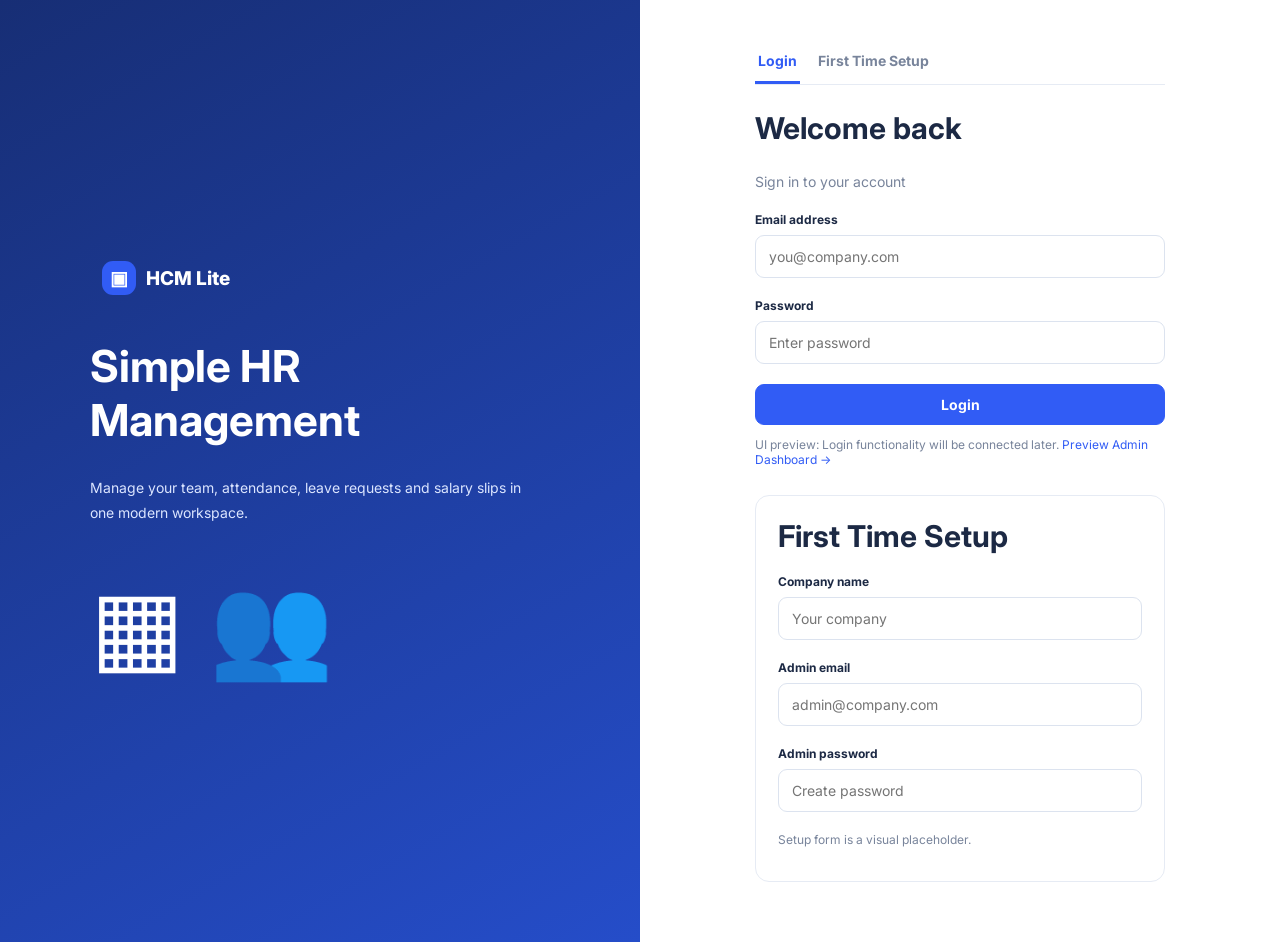
==== index.html @ 559df8b8 "ui-complete" ====
<!doctype html>
<html lang="en">

<head>
    <meta charset="UTF-8">
    <meta name="viewport" content="width=device-width,initial-scale=1">
    <title>Login | HCM Lite</title>
    <link rel="stylesheet" href="css/style.css">
</head>

<body>
    <main class="login-page">
        <section class="login-art">
            <div class="brand"><span class="brand-icon">▣</span> HCM Lite</div>
            <h1>Simple HR Management</h1>
            <p>Manage your team, attendance, leave requests and salary slips in one modern workspace.</p>
            <div class="login-illustration" aria-hidden="true">▦ 👥</div>
        </section>
        <section class="login-panel">
            <div class="login-box">
                <div class="tabs"><a class="active" href="#login">Login</a><a href="#setup">First Time Setup</a></div>
                <h2 id="login">Welcome back</h2>
                <p class="muted">Sign in to your account</p>
                <form onsubmit="return false">
                    <div class="field"><label for="email">Email address</label><input id="email" type="email"
                            placeholder="you@company.com" required></div>
                    <div class="field"><label for="password">Password</label><input id="password" type="password"
                            placeholder="Enter password" required></div><button class="btn" type="submit">Login</button>
                </form>
                <p class="hint">UI preview: Login functionality will be connected later. <a href="pages/admin.html"
                        style="color:#315cf5">Preview Admin Dashboard →</a></p>
                <div class="card" id="setup" style="margin-top:28px">
                    <h2>First Time Setup</h2>
                    <div class="field"><label for="company">Company name</label><input id="company"
                            placeholder="Your company"></div>
                    <div class="field"><label for="admin-email">Admin email</label><input id="admin-email" type="email"
                            placeholder="admin@company.com"></div>
                    <div class="field"><label for="admin-pass">Admin password</label><input id="admin-pass"
                            type="password" placeholder="Create password"></div>
                    <p class="hint">Setup form is a visual placeholder.</p>
                </div>
            </div>
        </section>
    </main>
</body>

</html>
---- css/style.css ----
@import url('https://fonts.googleapis.com/css2?family=Inter:wght@400;500;600;700;800&display=swap');

:root {
    --navy: #101f45;
    --blue: #315cf5;
    --bg: #f3f6fc;
    --text: #1c2944;
    --muted: #78849b;
    --line: #e6ebf4;
    --green: #139e73;
    --red: #e34b66;
    --orange: #dc8a16
}

* {
    box-sizing: border-box
}

body {
    margin: 0;
    background: var(--bg);
    color: var(--text);
    font-family: Inter, Arial, sans-serif;
    font-size: 14px
}

button,
input,
select,
textarea {
    font: inherit
}

button {
    cursor: pointer
}

a {
    text-decoration: none;
    color: inherit
}

.app {
    display: flex;
    min-height: 100vh
}

.sidebar {
    width: 244px;
    flex: none;
    background: var(--navy);
    color: #c6d2ed;
    padding: 24px 14px;
    display: flex;
    flex-direction: column;
    position: sticky;
    top: 0;
    height: 100vh
}

.brand {
    display: flex;
    gap: 10px;
    align-items: center;
    color: #fff;
    font-weight: 800;
    font-size: 19px;
    padding: 5px 12px 30px
}

.brand-icon {
    display: grid;
    place-items: center;
    background: #315cf5;
    border-radius: 11px;
    width: 34px;
    height: 34px
}

.nav {
    display: grid;
    gap: 7px
}

.nav a {
    padding: 13px 15px;
    border-radius: 9px;
    display: flex;
    gap: 12px;
    align-items: center;
    font-weight: 600
}

.nav a:hover,
.nav a.active {
    background: var(--blue);
    color: white
}

.sidebar-foot {
    margin-top: auto;
    padding: 15px 12px;
    border-top: 1px solid #334164
}

.sidebar-foot small {
    display: block;
    margin-top: 5px;
    color: #99a9ce
}

.main {
    min-width: 0;
    flex: 1
}

.topbar {
    height: 74px;
    background: #fff;
    border-bottom: 1px solid var(--line);
    display: flex;
    align-items: center;
    gap: 20px;
    padding: 0 32px
}

.search {
    background: #f5f7fc;
    border: 1px solid var(--line);
    padding: 11px 14px;
    border-radius: 9px;
    min-width: 240px;
    max-width: 380px;
    width: 100%
}

.top-right {
    margin-left: auto;
    display: flex;
    align-items: center;
    gap: 12px
}

.avatar {
    width: 34px;
    height: 34px;
    border-radius: 50%;
    background: #dfe7ff;
    color: #2449bd;
    display: grid;
    place-items: center;
    font-weight: 800
}

.content {
    padding: 30px 32px;
    max-width: 1600px;
    margin: auto
}

.heading {
    display: flex;
    align-items: center;
    justify-content: space-between;
    gap: 14px;
    margin-bottom: 25px
}

.heading h1 {
    font-size: 26px;
    margin: 0 0 7px
}

.muted {
    color: var(--muted);
    margin: 0;
    line-height: 1.55
}

.btn {
    background: var(--blue);
    color: white;
    border: 1px solid var(--blue);
    border-radius: 9px;
    padding: 11px 17px;
    font-weight: 700;
    display: inline-flex;
    align-items: center;
    justify-content: center;
    gap: 7px
}

.btn:hover {
    filter: brightness(.95)
}

.btn.outline {
    background: white;
    color: var(--blue)
}

.btn.danger {
    background: #fce7eb;
    border-color: #fce7eb;
    color: #d53d5a
}

.btn.success {
    background: #def6eb;
    border-color: #def6eb;
    color: #0b9067
}

.btn.small {
    padding: 7px 10px;
    font-size: 12px
}

.stats {
    display: grid;
    grid-template-columns: repeat(4, minmax(0, 1fr));
    gap: 18px;
    margin-bottom: 20px
}

.stat {
    background: white;
    border: 1px solid var(--line);
    border-radius: 14px;
    padding: 22px;
    display: flex;
    justify-content: space-between;
    gap: 10px;
    align-items: center
}

.stat strong {
    font-size: 29px;
    display: block;
    margin: 9px 0 4px
}

.stat-icon {
    font-size: 24px;
    background: #edf2ff;
    padding: 12px;
    border-radius: 12px
}

.grid-two {
    display: grid;
    grid-template-columns: 1.4fr 1fr;
    gap: 20px
}

.card {
    background: white;
    border: 1px solid var(--line);
    border-radius: 14px;
    padding: 22px;
    margin-bottom: 20px;
    min-width: 0
}

.card h2 {
    font-size: 17px;
    margin: 0 0 18px
}

.card h3 {
    font-size: 14px
}

.table-wrap {
    width: 100%;
    overflow-x: auto
}

table {
    border-collapse: collapse;
    width: 100%;
    text-align: left;
    min-width: 650px
}

th,
td {
    padding: 15px 12px;
    border-bottom: 1px solid var(--line);
    white-space: nowrap
}

th {
    font-size: 12px;
    color: var(--muted);
    background: #f8faff
}

tr:last-child td {
    border-bottom: 0
}

.pill {
    display: inline-block;
    border-radius: 99px;
    padding: 6px 10px;
    font-size: 11px;
    font-weight: 700;
    background: #e0f6ec;
    color: #14825c
}

.pill.pending {
    background: #fff2d9;
    color: #a46a00
}

.pill.rejected {
    background: #ffe6eb;
    color: #c33755
}

.filters {
    display: flex;
    gap: 12px;
    flex-wrap: wrap;
    margin-bottom: 20px
}

.field {
    display: grid;
    gap: 8px;
    min-width: 0
}

.field label {
    font-size: 12px;
    font-weight: 700
}

.field input,
.field select,
.field textarea,
.filters input,
.filters select {
    width: 100%;
    border: 1px solid #dce3ef;
    border-radius: 9px;
    padding: 12px 13px;
    background: white;
    color: var(--text);
    min-width: 0
}

.form-grid {
    display: grid;
    grid-template-columns: repeat(2, minmax(0, 1fr));
    gap: 18px
}

.field.full {
    grid-column: 1/-1
}

.actions {
    display: flex;
    gap: 10px;
    flex-wrap: wrap;
    margin-top: 22px
}

.chat {
    display: flex;
    gap: 10px
}

.chat input {
    flex: 1;
    min-width: 0;
    padding: 12px;
    border: 1px solid var(--line);
    border-radius: 9px
}

.chart-placeholder {
    height: 205px;
    display: grid;
    place-items: center;
    background: repeating-linear-gradient(to top, #fff, #fff 39px, #f0f3f9 40px);
    border-radius: 10px
}

.bars {
    height: 155px;
    display: flex;
    align-items: end;
    gap: 14px;
    width: 85%
}

.bars span {
    flex: 1;
    background: linear-gradient(#6382ff, #315cf5);
    border-radius: 7px 7px 0 0
}

.quick-links {
    display: grid;
    gap: 11px
}

.quick-links a {
    background: #f1f5ff;
    color: #2b53cc;
    padding: 14px;
    border-radius: 9px;
    font-weight: 700
}

.menu-toggle,
.mobile-overlay {
    display: none
}

.login-page {
    min-height: 100vh;
    display: grid;
    grid-template-columns: 1fr 1fr;
    background: white
}

.login-art {
    background: linear-gradient(150deg, #172e75, #254dc9);
    color: white;
    padding: 9vw 7vw;
    display: flex;
    flex-direction: column;
    justify-content: center
}

.login-art h1 {
    font-size: 44px;
    margin: 14px 0
}

.login-art p {
    line-height: 1.8;
    max-width: 450px;
    color: #dbe5ff
}

.login-illustration {
    font-size: 100px;
    margin-top: 25px
}

.login-panel {
    display: grid;
    place-items: center;
    padding: 40px
}

.login-box {
    width: 100%;
    max-width: 410px
}

.login-box h2 {
    font-size: 30px
}

.login-box .field {
    margin: 20px 0
}

.login-box .btn {
    width: 100%
}

.tabs {
    display: flex;
    gap: 15px;
    border-bottom: 1px solid var(--line);
    margin-bottom: 20px
}

.tabs a {
    padding: 12px 3px;
    color: var(--muted);
    font-weight: 700
}

.tabs a.active {
    border-bottom: 3px solid var(--blue);
    color: var(--blue)
}

.payslip {
    background: white;
    border: 1px solid var(--line);
    padding: 28px;
    border-radius: 14px
}

.slip-top {
    display: flex;
    justify-content: space-between;
    gap: 15px;
    border-bottom: 1px solid var(--line);
    padding-bottom: 20px
}

.slip-cols {
    display: grid;
    grid-template-columns: 1fr 1fr;
    gap: 30px;
    margin-top: 20px
}

.total {
    background: #ecf2ff;
    color: #183c9e;
    padding: 15px;
    border-radius: 9px;
    display: flex;
    justify-content: space-between;
    font-weight: 800
}

.hint {
    font-size: 12px;
    color: var(--muted);
    margin-top: 12px
}

.toast {
    background: #eef3ff;
    color: #2d4eaa;
    border-radius: 10px;
    padding: 12px 14px;
    margin-bottom: 20px
}

.sr-only {
    position: absolute;
    width: 1px;
    height: 1px;
    overflow: hidden;
    clip: rect(0, 0, 0, 0)
}

@media(max-width:1100px) {
    .stats {
        grid-template-columns: repeat(2, minmax(0, 1fr))
    }

    .grid-two {
        grid-template-columns: 1fr
    }

    .content {
        padding: 24px
    }

    .topbar {
        padding: 0 24px
    }
}

@media(max-width:760px) {
    .sidebar {
        position: fixed;
        z-index: 30;
        transform: translateX(-100%);
        transition: transform .25s;
        width: 260px
    }

    .sidebar.open {
        transform: translateX(0)
    }

    .mobile-overlay.show {
        display: block;
        position: fixed;
        inset: 0;
        background: #0713309c;
        z-index: 20
    }

    .menu-toggle {
        display: inline-flex;
        background: none;
        border: 0;
        font-size: 23px;
        color: var(--navy)
    }

    .topbar {
        height: 65px;
        padding: 0 16px
    }

    .topbar .search {
        display: none
    }

    .content {
        padding: 20px 15px
    }

    .heading {
        align-items: flex-start;
        flex-direction: column
    }

    .heading h1 {
        font-size: 23px
    }

    .login-page {
        grid-template-columns: 1fr
    }

    .login-art {
        padding: 30px 24px
    }

    .login-art h1 {
        font-size: 28px
    }

    .login-illustration {
        display: none
    }

    .login-panel {
        padding: 32px 20px
    }

    .slip-cols {
        grid-template-columns: 1fr
    }

    .slip-top {
        flex-direction: column
    }
}

@media(max-width:480px) {
    .stats {
        grid-template-columns: 1fr 1fr;
        gap: 10px
    }

    .stat {
        padding: 13px;
        align-items: flex-start
    }

    .stat strong {
        font-size: 23px
    }

    .stat-icon {
        font-size: 18px;
        padding: 7px
    }

    .card {
        padding: 15px
    }

    .form-grid {
        grid-template-columns: 1fr
    }

    .filters>* {
        flex: 1 1 100%
    }

    .top-right span {
        display: none
    }

    .chat {
        flex-direction: column
    }

    .slip-top h2 {
        font-size: 18px
    }

    .payslip {
        padding: 15px
    }
}

@media print {

    .sidebar,
    .topbar,
    .heading .btn,
    .actions,
    .toast {
        display: none !important
    }

    .main,
    .content {
        padding: 0 !important
    }

    .payslip {
        border: 0
    }

    .app {
        display: block
    }

    body {
        background: white
    }
}
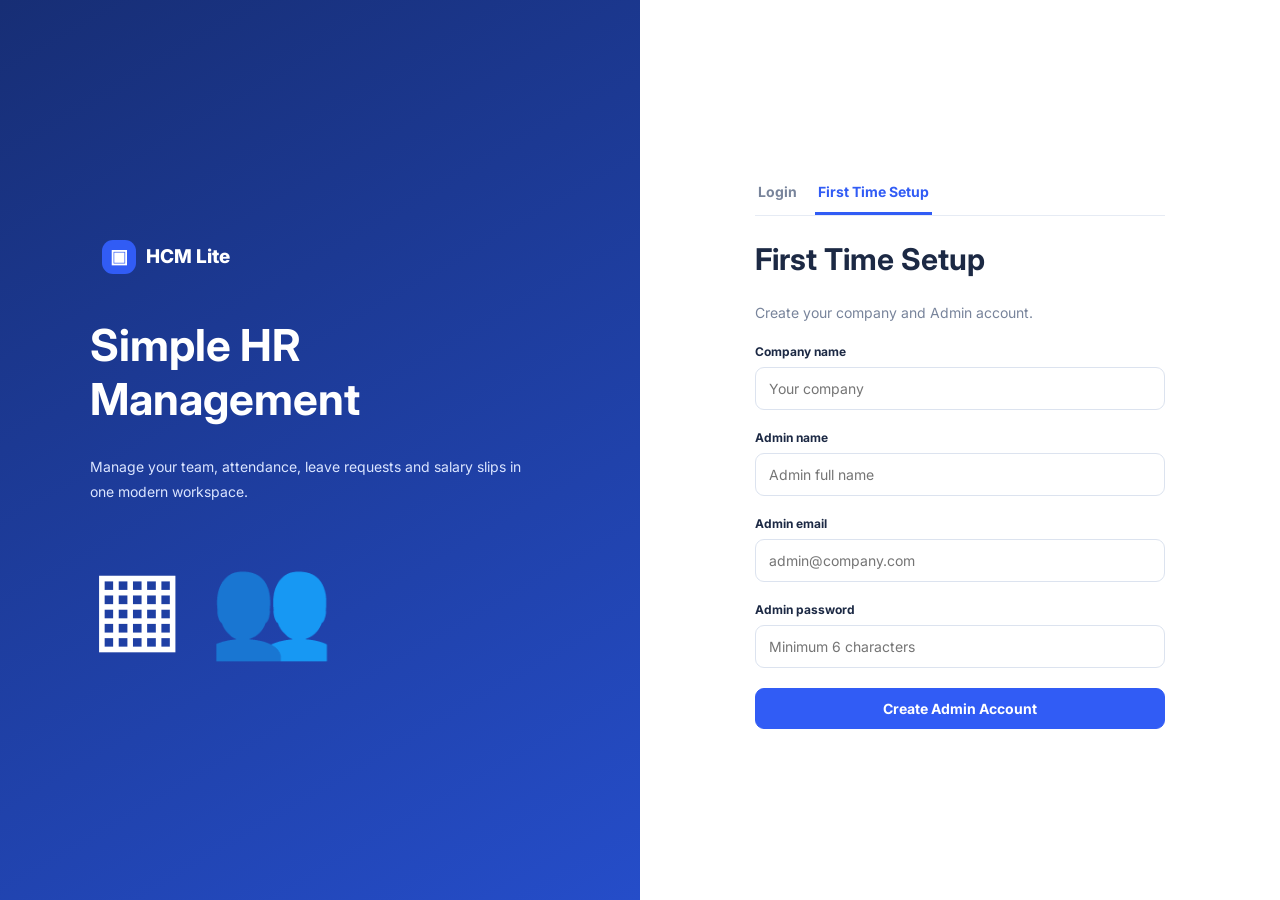
==== commit 9ac8ea77: "complete" ====
--- a/index.html
+++ b/index.html
@@ -1,47 +1,166 @@
+
 <!doctype html>
 <html lang="en">
 
 <head>
     <meta charset="UTF-8">
-    <meta name="viewport" content="width=device-width,initial-scale=1">
+    <meta name="viewport" content="width=device-width, initial-scale=1">
     <title>Login | HCM Lite</title>
     <link rel="stylesheet" href="css/style.css">
 </head>
 
 <body>
     <main class="login-page">
+
         <section class="login-art">
-            <div class="brand"><span class="brand-icon">▣</span> HCM Lite</div>
+            <div class="brand">
+                <span class="brand-icon">▣</span> HCM Lite
+            </div>
+
             <h1>Simple HR Management</h1>
-            <p>Manage your team, attendance, leave requests and salary slips in one modern workspace.</p>
-            <div class="login-illustration" aria-hidden="true">▦ 👥</div>
+
+            <p>
+                Manage your team, attendance, leave requests
+                and salary slips in one modern workspace.
+            </p>
+
+            <div class="login-illustration" aria-hidden="true">
+                ▦ 👥
+            </div>
         </section>
+
         <section class="login-panel">
             <div class="login-box">
-                <div class="tabs"><a class="active" href="#login">Login</a><a href="#setup">First Time Setup</a></div>
-                <h2 id="login">Welcome back</h2>
-                <p class="muted">Sign in to your account</p>
-                <form onsubmit="return false">
-                    <div class="field"><label for="email">Email address</label><input id="email" type="email"
-                            placeholder="you@company.com" required></div>
-                    <div class="field"><label for="password">Password</label><input id="password" type="password"
-                            placeholder="Enter password" required></div><button class="btn" type="submit">Login</button>
-                </form>
-                <p class="hint">UI preview: Login functionality will be connected later. <a href="pages/admin.html"
-                        style="color:#315cf5">Preview Admin Dashboard →</a></p>
-                <div class="card" id="setup" style="margin-top:28px">
+
+                <!-- Tabs -->
+                <div class="tabs">
+                    <a href="#login" id="login-tab" class="active">
+                        Login
+                    </a>
+
+                    <a href="#setup" id="setup-tab">
+                        First Time Setup
+                    </a>
+                </div>
+
+                <!-- LOGIN SECTION -->
+                <div id="login-section">
+
+                    <h2>Welcome back</h2>
+                    <p class="muted">Sign in to your account</p>
+
+                    <form id="login-form">
+
+                        <div class="field">
+                            <label for="email">Email address</label>
+
+                            <input
+                                id="email"
+                                type="email"
+                                placeholder="you@company.com"
+                                autocomplete="username"
+                                required
+                            >
+                        </div>
+
+                        <div class="field">
+                            <label for="password">Password</label>
+
+                            <input
+                                id="password"
+                                type="password"
+                                placeholder="Enter password"
+                                autocomplete="current-password"
+                                required
+                            >
+                        </div>
+
+                        <p id="login-error" class="form-message"
+                           role="alert" aria-live="polite"></p>
+
+                        <button class="btn" type="submit">
+                            Login
+                        </button>
+
+                    </form>
+                </div>
+
+                <!-- FIRST TIME SETUP SECTION -->
+                <div id="setup-section" hidden>
+
                     <h2>First Time Setup</h2>
-                    <div class="field"><label for="company">Company name</label><input id="company"
-                            placeholder="Your company"></div>
-                    <div class="field"><label for="admin-email">Admin email</label><input id="admin-email" type="email"
-                            placeholder="admin@company.com"></div>
-                    <div class="field"><label for="admin-pass">Admin password</label><input id="admin-pass"
-                            type="password" placeholder="Create password"></div>
-                    <p class="hint">Setup form is a visual placeholder.</p>
+
+                    <p class="muted">
+                        Create your company and Admin account.
+                    </p>
+
+                    <form id="setup-form">
+
+                        <div class="field">
+                            <label for="company">Company name</label>
+
+                            <input
+                                id="company"
+                                type="text"
+                                placeholder="Your company"
+                                required
+                            >
+                        </div>
+
+                        <div class="field">
+                            <label for="admin-name">Admin name</label>
+
+                            <input
+                                id="admin-name"
+                                type="text"
+                                placeholder="Admin full name"
+                                required
+                            >
+                        </div>
+
+                        <div class="field">
+                            <label for="admin-email">Admin email</label>
+
+                            <input
+                                id="admin-email"
+                                type="email"
+                                placeholder="admin@company.com"
+                                required
+                            >
+                        </div>
+
+                        <div class="field">
+                            <label for="admin-pass">Admin password</label>
+
+                            <input
+                                id="admin-pass"
+                                type="password"
+                                placeholder="Minimum 6 characters"
+                                minlength="6"
+                                autocomplete="new-password"
+                                required
+                            >
+                        </div>
+
+                        <p id="setup-error" class="form-message"
+                           role="alert" aria-live="polite"></p>
+
+                        <button class="btn" type="submit">
+                            Create Admin Account
+                        </button>
+
+                    </form>
                 </div>
+
             </div>
         </section>
+
     </main>
+
+    <script src="js/storage.js"></script>
+    <script src="js/auth.js"></script>
+    <script src="js/ui.js"></script>
+    <script src="js/login.js"></script>
+
 </body>
-
-</html>+</html>
--- a/css/style.css
+++ b/css/style.css
@@ -722,4 +722,158 @@
     body {
         background: white
     }
-}+}
+
+/* Login and Setup Functionality */
+
+[hidden] {
+    display: none !important;
+}
+
+.form-message {
+    color: #dc2626;
+    font-size: 13px;
+    margin: 10px 0;
+}
+
+.form-message:empty {
+    display: none;
+}
+
+.login-box input {
+    width: 100%;
+    max-width: 100%;
+}
+
+@media (max-width: 480px) {
+    .login-box {
+        width: 100%;
+    }
+
+    .login-box .tabs {
+        display: flex;
+        flex-wrap: wrap;
+        gap: 8px;
+    }
+
+    .login-box .tabs a {
+        font-size: 13px;
+    }
+}
+
+/* Employee Management Messages */
+
+.form-message {
+    color: #dc2626;
+    font-size: 14px;
+    margin: 12px 0;
+    line-height: 1.5;
+}
+
+.form-message.success {
+    color: #15803d;
+}
+
+.form-message:empty {
+    display: none;
+}
+
+#cancel-edit-btn {
+    margin-top: 8px;
+}
+
+#cancel-edit-btn[hidden] {
+    display: none !important;
+}
+
+#employee-table-body td {
+    vertical-align: middle;
+}
+
+@media (max-width: 600px) {
+    #add {
+        scroll-margin-top: 16px;
+    }
+
+    #employee-form .field.full .btn {
+        max-width: 100%;
+    }
+}
+
+
+/* Employee Dashboard */
+
+#check-in-btn:disabled,
+#check-out-btn:disabled {
+    opacity: 0.55;
+    cursor: not-allowed;
+}
+
+#attendance-table-body td,
+#leave-table-body td {
+    vertical-align: middle;
+}
+
+#employee-message.success {
+    color: #15803d;
+}
+
+#employee-message:not(:empty) {
+    padding: 8px 0;
+}
+
+@media (max-width: 600px) {
+    #attendance,
+    #apply {
+        scroll-margin-top: 16px;
+    }
+
+    #attendance .actions {
+        display: flex;
+        flex-wrap: wrap;
+        gap: 10px;
+    }
+
+    #attendance .actions button {
+        flex: 1 1 130px;
+    }
+}
+
+/* Admin Leave Management */
+
+.leave-comment-input {
+    width: 160px;
+    max-width: 100%;
+    min-height: 55px;
+    padding: 8px;
+    border: 1px solid #d5dbea;
+    border-radius: 8px;
+    font: inherit;
+    font-size: 13px;
+    resize: vertical;
+}
+
+#leaves-table-body td {
+    vertical-align: middle;
+}
+
+#leaves-table-body .actions {
+    display: flex;
+    flex-wrap: wrap;
+    gap: 6px;
+    margin-top: 8px;
+}
+
+#leaves-table-body .btn {
+    white-space: nowrap;
+}
+
+#leaves-message.success {
+    color: #15803d;
+}
+
+@media (max-width: 600px) {
+    .leave-comment-input {
+        width: 140px;
+    }
+}
